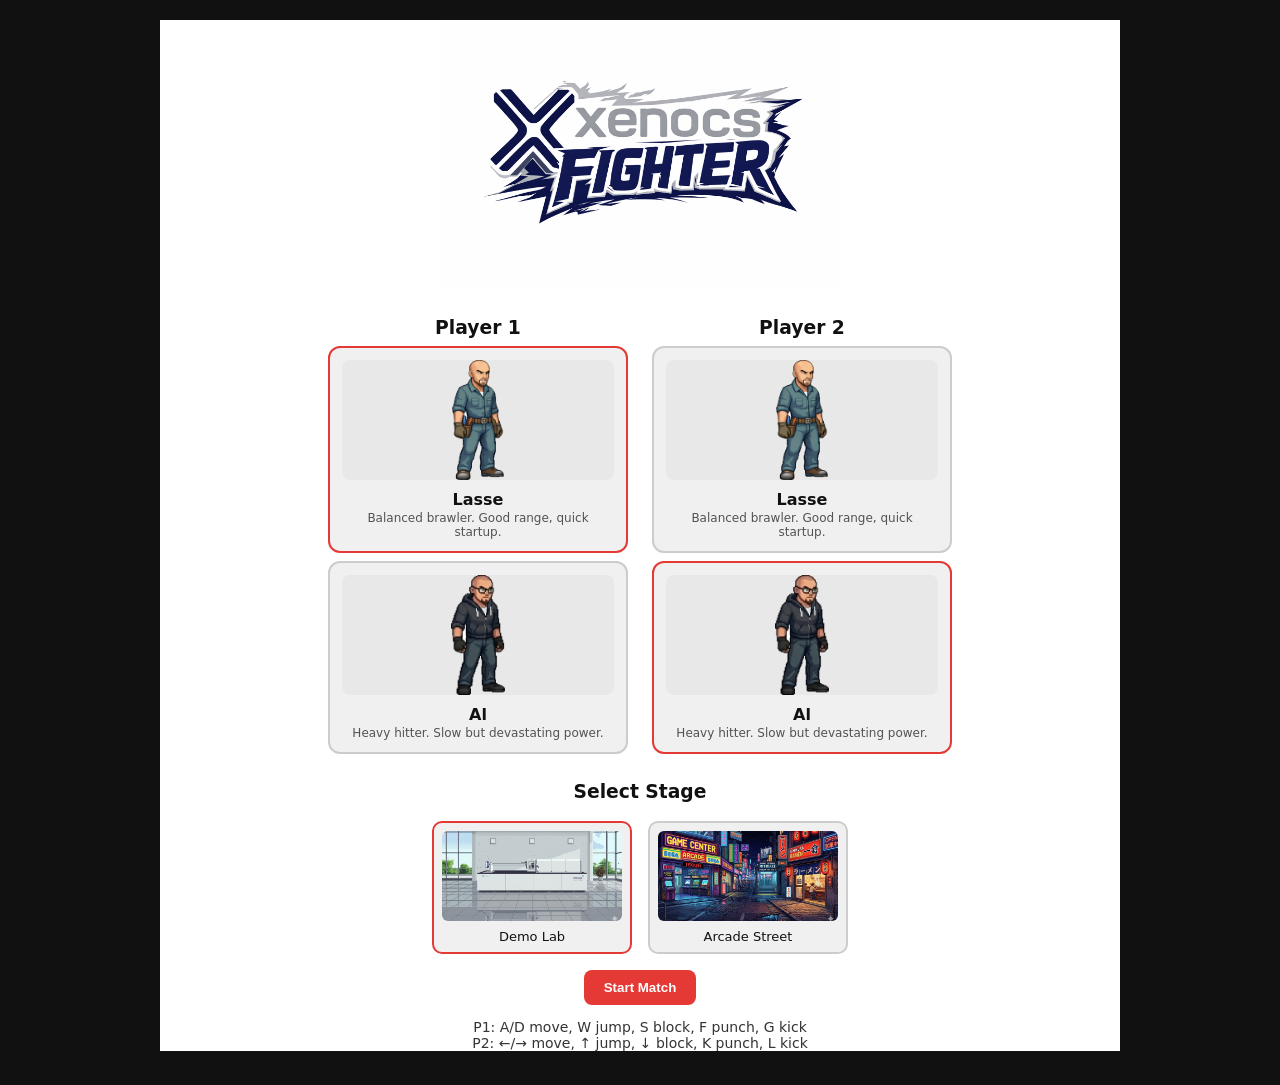
==== index.html @ 08d8a965 "Add character plugin system: JSON manifests, dynamic loader, per-action sprites Characters are now s" ====
<!doctype html>
<html lang="en">
<head>
  <meta charset="UTF-8" />
  <meta name="viewport" content="width=device-width, initial-scale=1.0" />
  <title>Xenocs Fighter</title>
  <link rel="stylesheet" href="style.css" />
</head>
<body>
  <div id="app">
    <section id="character-select" class="screen active">
      <img src="assets/xenocs_fighter_title.png" alt="Xenocs Fighter" class="title-logo" />
      <div class="select-row">
        <div class="select-col">
          <h3>Player 1</h3>
          <div id="p1-select"></div>
        </div>
        <div class="select-col">
          <h3>Player 2</h3>
          <div id="p2-select"></div>
        </div>
      </div>
      <h3>Select Stage</h3>
      <div class="stage-row">
        <div class="stage-card selected" data-stage="0">
          <img src="assets/demolab.jpg" alt="Demo Lab" />
          <span>Demo Lab</span>
        </div>
        <div class="stage-card" data-stage="1">
          <img src="assets/unnamed.jpg" alt="Arcade Street" />
          <span>Arcade Street</span>
        </div>
      </div>
      <button id="start-btn">Start Match</button>
      <p class="hint">P1: A/D move, W jump, S block, F punch, G kick<br>P2: ←/→ move, ↑ jump, ↓ block, K punch, L kick</p>
    </section>

    <section id="fight-screen" class="screen">
      <div class="hud">
        <div class="bar-wrap">
          <div class="name" id="p1-name">P1 Rook</div>
          <div class="bar"><div id="p1-health" class="fill p1"></div></div>
        </div>
        <div id="timer">99</div>
        <div class="bar-wrap right">
          <div class="name" id="p2-name">P2 Rook</div>
          <div class="bar"><div id="p2-health" class="fill p2"></div></div>
        </div>
      </div>
      <canvas id="game" width="960" height="540"></canvas>
      <div id="result" class="result hidden"></div>
      <button id="rematch-btn" class="hidden">Rematch</button>
    </section>
  </div>
  <script src="character-loader.js"></script>
  <script src="game.js"></script>
</body>
</html>
---- style.css ----
* { box-sizing: border-box; }
body {
  margin: 0;
  font-family: Inter, system-ui, sans-serif;
  background: #111;
  color: #f5f5f5;
  display: flex;
  justify-content: center;
}
#app { width: 100%; max-width: 1000px; padding: 20px; }
.screen { display: none; }
.screen.active { display: block; }

#character-select { text-align: center; background: #fff; color: #111; }
.title-logo {
  max-width: 400px;
  width: 100%;
  margin: 0 auto 12px;
  display: block;
}
.select-row {
  display: flex;
  gap: 24px;
  justify-content: center;
}
.select-col {
  flex: 1;
  max-width: 300px;
}
.select-col h3 { margin-bottom: 8px; }
.select-card {
  margin: 8px 0;
  background: #f0f0f0;
  border: 2px solid #ccc;
  border-radius: 12px;
  padding: 12px;
  cursor: pointer;
  transition: border-color 0.15s;
}
.select-card:hover { border-color: #888; }
.select-card.selected { border-color: #e53935; }
.select-card img {
  width: 100%;
  height: 120px;
  object-fit: contain;
  background: #e8e8e8;
  border-radius: 8px;
}
.select-card h2 { margin: 6px 0 2px; font-size: 16px; }
.select-card p { margin: 0; font-size: 12px; opacity: 0.7; }
button {
  border: none;
  background: #e53935;
  color: white;
  padding: 10px 20px;
  border-radius: 8px;
  font-weight: 700;
  cursor: pointer;
}
.stage-row {
  display: flex;
  gap: 16px;
  justify-content: center;
  margin-bottom: 16px;
}
.stage-card {
  width: 200px;
  background: #f0f0f0;
  border: 2px solid #ccc;
  border-radius: 10px;
  padding: 8px;
  cursor: pointer;
  transition: border-color 0.15s;
  text-align: center;
}
.stage-card:hover { border-color: #888; }
.stage-card.selected { border-color: #e53935; }
.stage-card img {
  width: 100%;
  height: 90px;
  object-fit: cover;
  border-radius: 6px;
}
.stage-card span { display: block; margin-top: 4px; font-size: 13px; }
.hint { opacity: 0.85; font-size: 14px; }

.hud {
  display: flex;
  align-items: center;
  justify-content: space-between;
  gap: 12px;
  margin-bottom: 8px;
}
.bar-wrap { flex: 1; }
.bar-wrap.right { text-align: right; }
.name { font-size: 14px; margin-bottom: 4px; }
.bar {
  width: 100%;
  height: 20px;
  background: #333;
  border: 1px solid #555;
}
.fill { height: 100%; width: 100%; transition: width 0.1s linear; }
.fill.p1 { background: linear-gradient(90deg, #00c853, #64dd17); }
.fill.p2 { background: linear-gradient(90deg, #ffab00, #ff6d00); }
#timer { font-size: 30px; font-weight: 800; width: 70px; text-align: center; }

canvas {
  width: 100%;
  border: 2px solid #424242;
  background: linear-gradient(180deg, #263238 0%, #121212 100%);
}
.result {
  margin-top: 12px;
  font-size: 24px;
  font-weight: 800;
  text-align: center;
}
.hidden { display: none; }
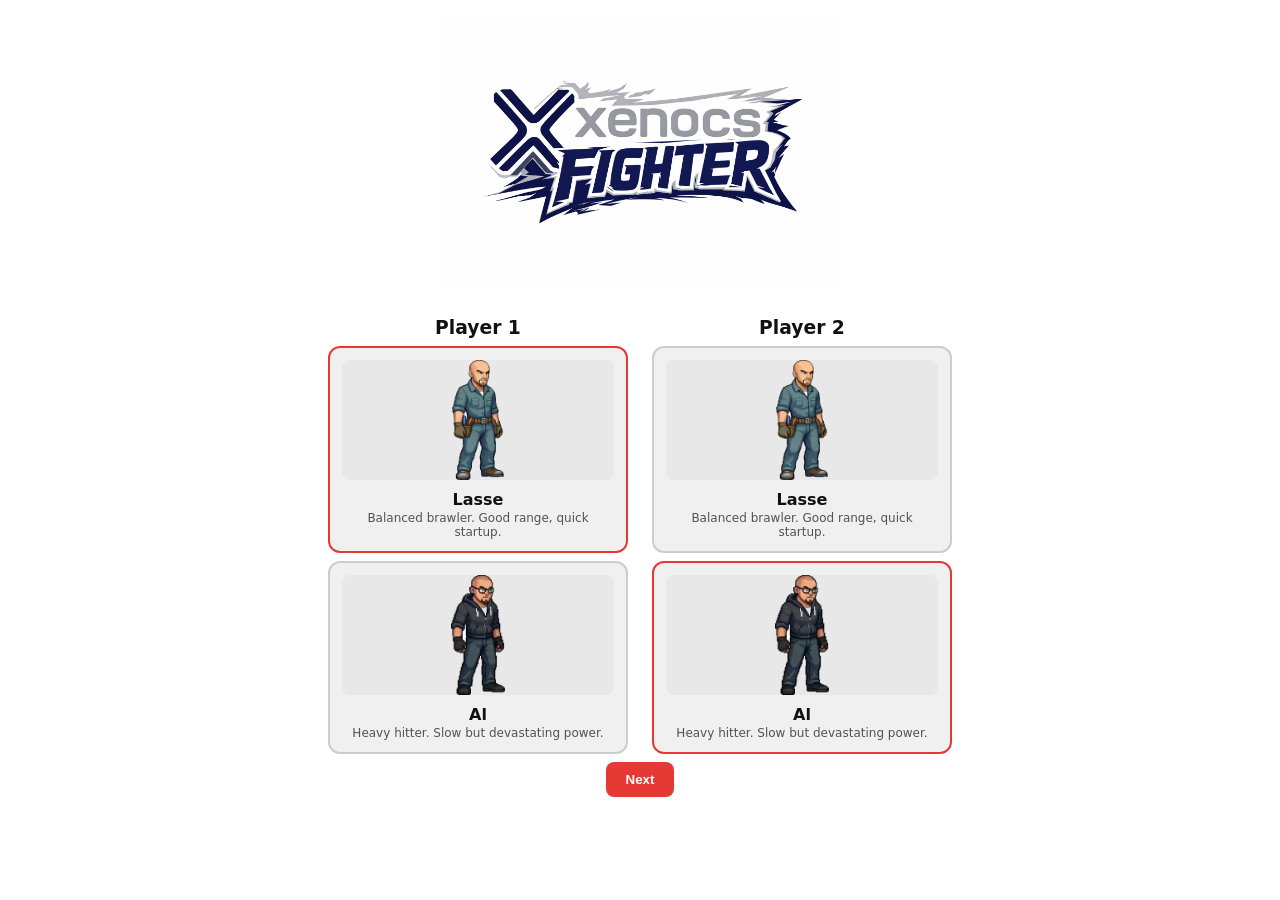
==== commit 7a15ed54: "Separate stage selection into its own screen Move stage selection out of the character select screen" ====
--- a/index.html
+++ b/index.html
@@ -20,6 +20,11 @@
           <div id="p2-select"></div>
         </div>
       </div>
+      <button id="next-btn">Next</button>
+    </section>
+
+    <section id="stage-select" class="screen">
+      <img src="assets/xenocs_fighter_title.png" alt="Xenocs Fighter" class="title-logo" />
       <h3>Select Stage</h3>
       <div class="stage-row">
         <div class="stage-card selected" data-stage="0">
@@ -31,7 +36,10 @@
           <span>Arcade Street</span>
         </div>
       </div>
-      <button id="start-btn">Start Match</button>
+      <div class="stage-buttons">
+        <button id="back-btn" class="secondary">Back</button>
+        <button id="start-btn">Fight!</button>
+      </div>
       <p class="hint">P1: A/D move, W jump, S block, F punch, G kick<br>P2: ←/→ move, ↑ jump, ↓ block, K punch, L kick</p>
     </section>
 
--- a/style.css
+++ b/style.css
@@ -7,11 +7,12 @@
   display: flex;
   justify-content: center;
 }
+body.white-bg { background: #fff; }
 #app { width: 100%; max-width: 1000px; padding: 20px; }
 .screen { display: none; }
 .screen.active { display: block; }
 
-#character-select { text-align: center; background: #fff; color: #111; }
+#character-select, #stage-select { text-align: center; background: #fff; color: #111; padding-bottom: 20px; }
 .title-logo {
   max-width: 400px;
   width: 100%;
@@ -82,6 +83,9 @@
   border-radius: 6px;
 }
 .stage-card span { display: block; margin-top: 4px; font-size: 13px; }
+.stage-buttons { display: flex; gap: 12px; justify-content: center; margin-bottom: 12px; }
+button.secondary { background: #757575; }
+button.secondary:hover { background: #616161; }
 .hint { opacity: 0.85; font-size: 14px; }
 
 .hud {
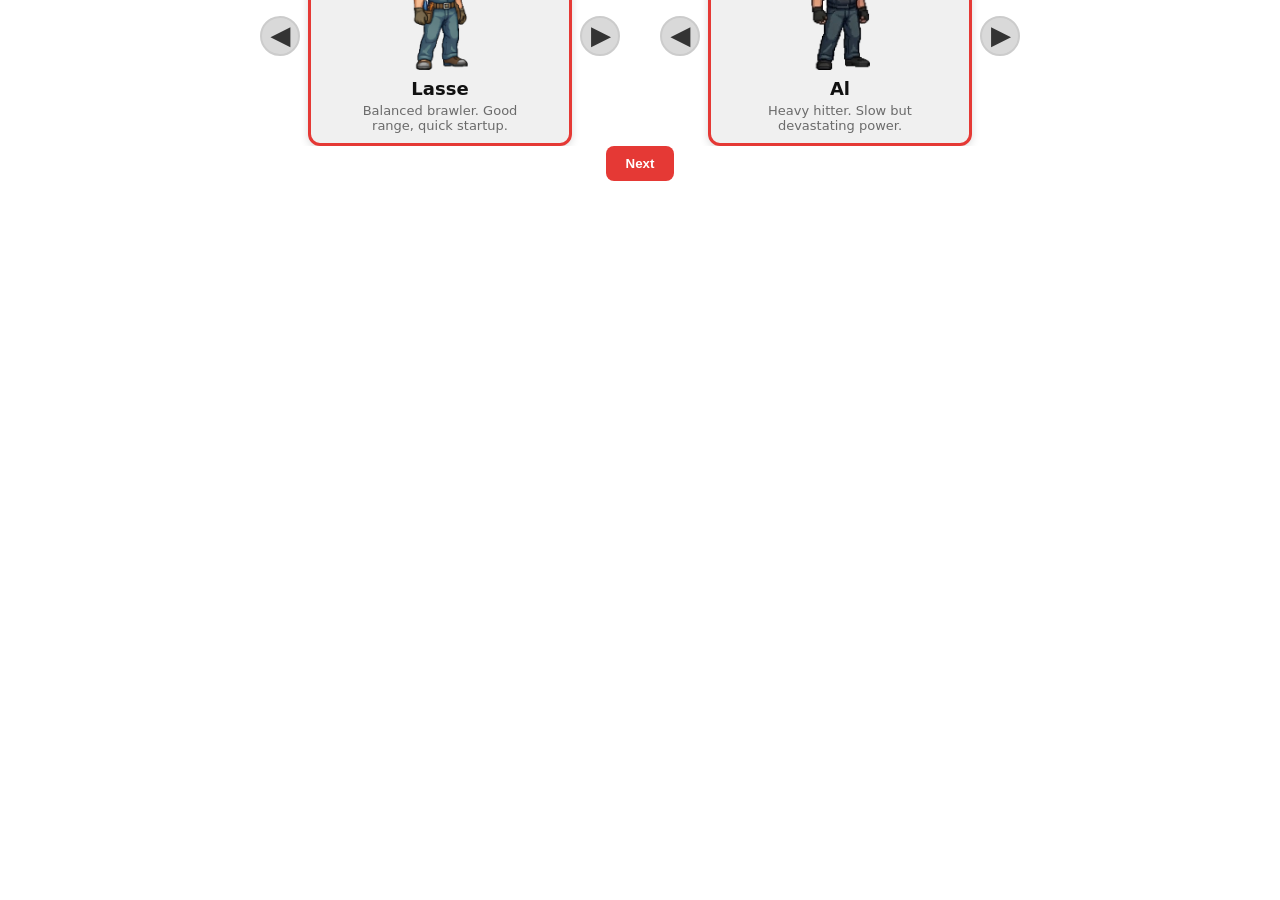
==== commit 7c7b85a9: "Add Sanaullah character, carousel select, and title screen overhaul - Add new character Sanaullah wi" ====
--- a/index.html
+++ b/index.html
@@ -9,22 +9,30 @@
 <body>
   <div id="app">
     <section id="character-select" class="screen active">
-      <img src="assets/xenocs_fighter_title.png" alt="Xenocs Fighter" class="title-logo" />
+      <img src="assets/titletransparent.png" alt="Xenocs Fighter" class="title-logo" />
       <div class="select-row">
         <div class="select-col">
           <h3>Player 1</h3>
-          <div id="p1-select"></div>
+          <div class="carousel" id="p1-carousel">
+            <button class="carousel-arrow left" data-dir="-1">&#9664;</button>
+            <div class="carousel-display" id="p1-select"></div>
+            <button class="carousel-arrow right" data-dir="1">&#9654;</button>
+          </div>
         </div>
         <div class="select-col">
           <h3>Player 2</h3>
-          <div id="p2-select"></div>
+          <div class="carousel" id="p2-carousel">
+            <button class="carousel-arrow left" data-dir="-1">&#9664;</button>
+            <div class="carousel-display" id="p2-select"></div>
+            <button class="carousel-arrow right" data-dir="1">&#9654;</button>
+          </div>
         </div>
       </div>
       <button id="next-btn">Next</button>
     </section>
 
     <section id="stage-select" class="screen">
-      <img src="assets/xenocs_fighter_title.png" alt="Xenocs Fighter" class="title-logo" />
+      <img src="assets/titletransparent.png" alt="Xenocs Fighter" class="title-logo" />
       <h3>Select Stage</h3>
       <div class="stage-row">
         <div class="stage-card selected" data-stage="0">
@@ -60,7 +68,7 @@
       <button id="rematch-btn" class="hidden">Rematch</button>
     </section>
   </div>
-  <script src="character-loader.js"></script>
-  <script src="game.js"></script>
+  <script src="character-loader.js?v=2"></script>
+  <script src="game.js?v=2"></script>
 </body>
 </html>
--- a/style.css
+++ b/style.css
@@ -7,48 +7,94 @@
   display: flex;
   justify-content: center;
 }
-body.white-bg { background: #fff; }
-#app { width: 100%; max-width: 1000px; padding: 20px; }
+body.white-bg {
+  background: url('assets/titlebg.png') center / cover no-repeat fixed;
+}
+#app { width: 100%; max-width: 1000px; padding: 0 20px 20px; }
 .screen { display: none; }
 .screen.active { display: block; }
 
-#character-select, #stage-select { text-align: center; background: #fff; color: #111; padding-bottom: 20px; }
+#character-select, #stage-select { text-align: center; background: transparent; color: #111; padding-bottom: 20px; }
+#stage-select {
+  background: transparent;
+}
 .title-logo {
-  max-width: 400px;
+  max-width: 900px;
   width: 100%;
-  margin: 0 auto 12px;
+  margin: -60px auto -70px;
   display: block;
 }
 .select-row {
   display: flex;
-  gap: 24px;
+  gap: 40px;
   justify-content: center;
 }
 .select-col {
   flex: 1;
-  max-width: 300px;
+  max-width: 360px;
 }
-.select-col h3 { margin-bottom: 8px; }
-.select-card {
-  margin: 8px 0;
+.select-col h3 {
+  margin: 0 0 12px;
+  font-size: 22px;
+  font-weight: 900;
+  font-style: italic;
+  text-transform: uppercase;
+  letter-spacing: 3px;
+  color: #fff;
+  text-shadow: 0 0 10px rgba(229,57,53,0.9), 0 0 20px rgba(229,57,53,0.6), 0 0 40px rgba(229,57,53,0.4), 0 2px 4px rgba(0,0,0,0.7);
+  -webkit-text-stroke: 1px rgba(0,0,0,0.3);
+}
+.carousel {
+  display: flex;
+  align-items: center;
+  gap: 8px;
+  overflow: hidden;
+}
+.carousel-arrow {
+  background: rgba(0, 0, 0, 0.15);
+  border: 2px solid #ccc;
+  color: #333;
+  font-size: 24px;
+  width: 40px;
+  height: 40px;
+  border-radius: 50%;
+  cursor: pointer;
+  display: flex;
+  align-items: center;
+  justify-content: center;
+  padding: 0;
+  transition: background 0.15s, border-color 0.15s;
+  flex-shrink: 0;
+}
+.carousel-arrow:hover { background: rgba(0, 0, 0, 0.25); border-color: #888; }
+.carousel-display {
+  flex: 1;
+  position: relative;
+  min-height: 220px;
+  text-align: center;
+}
+.carousel-card {
+  position: absolute;
+  inset: 0;
   background: #f0f0f0;
-  border: 2px solid #ccc;
+  border: 3px solid #e53935;
   border-radius: 12px;
-  padding: 12px;
-  cursor: pointer;
-  transition: border-color 0.15s;
+  padding: 32px 32px;
+  display: flex;
+  flex-direction: column;
+  align-items: center;
+  justify-content: center;
+  box-shadow: 0 2px 8px rgba(0,0,0,0.15);
 }
-.select-card:hover { border-color: #888; }
-.select-card.selected { border-color: #e53935; }
-.select-card img {
+.carousel-card img {
   width: 100%;
-  height: 120px;
+  max-width: 150px;
+  height: 130px;
   object-fit: contain;
-  background: #e8e8e8;
   border-radius: 8px;
 }
-.select-card h2 { margin: 6px 0 2px; font-size: 16px; }
-.select-card p { margin: 0; font-size: 12px; opacity: 0.7; }
+.carousel-card h2 { margin: 8px 0 4px; font-size: 18px; color: #111; }
+.carousel-card p { margin: 0; font-size: 13px; opacity: 0.7; color: #333; }
 button {
   border: none;
   background: #e53935;
@@ -65,7 +111,7 @@
   margin-bottom: 16px;
 }
 .stage-card {
-  width: 200px;
+  width: 400px;
   background: #f0f0f0;
   border: 2px solid #ccc;
   border-radius: 10px;
@@ -78,7 +124,7 @@
 .stage-card.selected { border-color: #e53935; }
 .stage-card img {
   width: 100%;
-  height: 90px;
+  height: 180px;
   object-fit: cover;
   border-radius: 6px;
 }
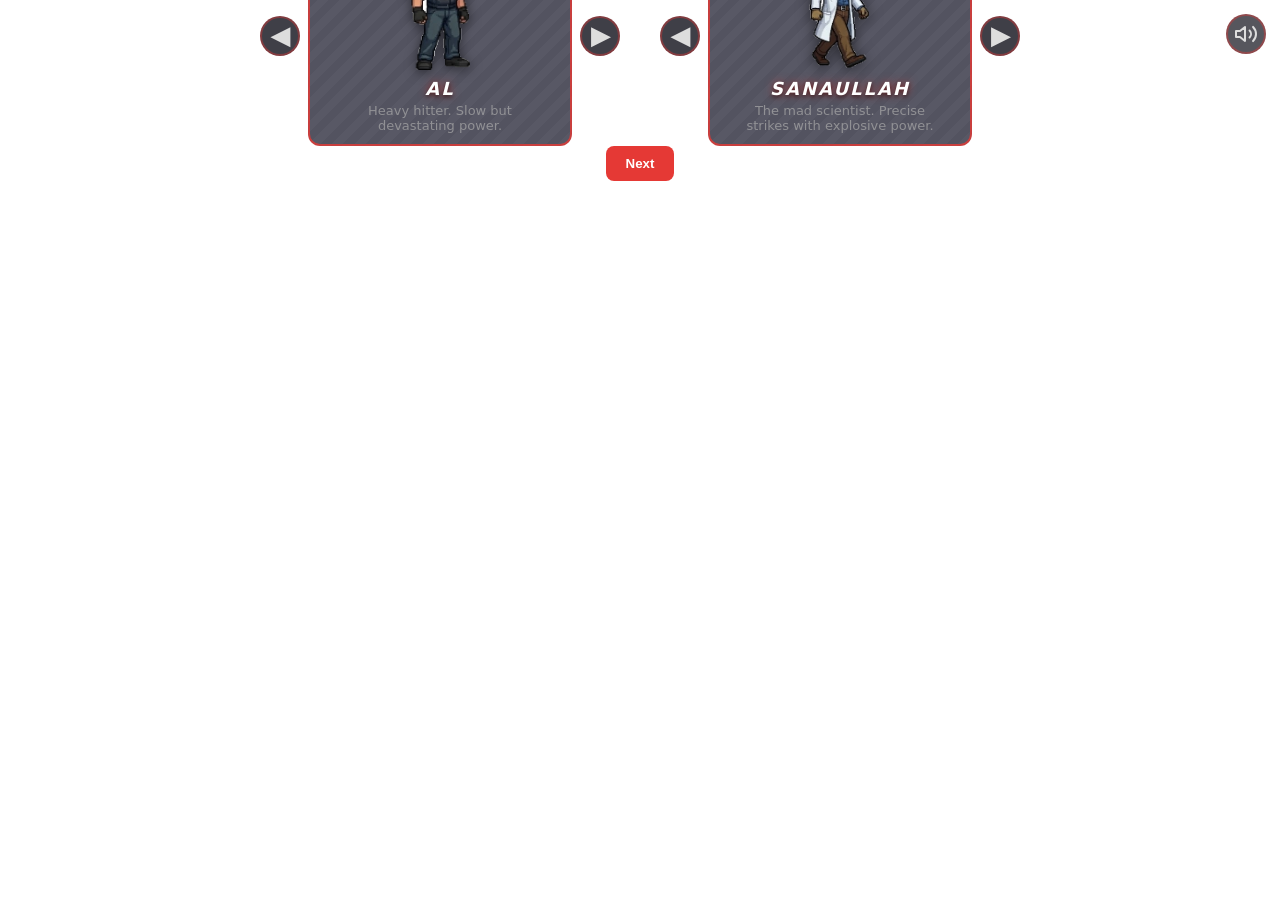
==== commit 77e1f5b3: "Add looping title music with speaker toggle button Music plays on character select and stage select " ====
--- a/index.html
+++ b/index.html
@@ -8,6 +8,18 @@
 </head>
 <body>
   <div id="app">
+    <button id="music-toggle" class="music-btn" title="Toggle music">
+      <svg id="music-icon-on" viewBox="0 0 24 24" width="24" height="24" fill="none" stroke="currentColor" stroke-width="2" stroke-linecap="round" stroke-linejoin="round">
+        <polygon points="11 5 6 9 2 9 2 15 6 15 11 19 11 5"/>
+        <path d="M15.54 8.46a5 5 0 0 1 0 7.07"/>
+        <path d="M19.07 4.93a10 10 0 0 1 0 14.14"/>
+      </svg>
+      <svg id="music-icon-off" viewBox="0 0 24 24" width="24" height="24" fill="none" stroke="currentColor" stroke-width="2" stroke-linecap="round" stroke-linejoin="round" style="display:none">
+        <polygon points="11 5 6 9 2 9 2 15 6 15 11 19 11 5"/>
+        <line x1="23" y1="9" x2="17" y2="15"/>
+        <line x1="17" y1="9" x2="23" y2="15"/>
+      </svg>
+    </button>
     <section id="character-select" class="screen active">
       <img src="assets/titletransparent.png" alt="Xenocs Fighter" class="title-logo" />
       <div class="select-row">
--- a/style.css
+++ b/style.css
@@ -11,6 +11,7 @@
   background: url('assets/titlebg.png') center / cover no-repeat fixed;
 }
 #app { width: 100%; max-width: 1000px; padding: 0 20px 20px; }
+#fight-screen { margin-top: 40px; }
 .screen { display: none; }
 .screen.active { display: block; }
 
@@ -33,7 +34,8 @@
   flex: 1;
   max-width: 360px;
 }
-.select-col h3 {
+.select-col h3,
+#stage-select h3 {
   margin: 0 0 12px;
   font-size: 22px;
   font-weight: 900;
@@ -51,9 +53,9 @@
   overflow: hidden;
 }
 .carousel-arrow {
-  background: rgba(0, 0, 0, 0.15);
-  border: 2px solid #ccc;
-  color: #333;
+  background: rgba(15, 15, 25, 0.8);
+  border: 2px solid rgba(229, 57, 53, 0.4);
+  color: #ddd;
   font-size: 24px;
   width: 40px;
   height: 40px;
@@ -63,38 +65,73 @@
   align-items: center;
   justify-content: center;
   padding: 0;
-  transition: background 0.15s, border-color 0.15s;
+  transition: background 0.15s, border-color 0.15s, color 0.15s;
   flex-shrink: 0;
 }
-.carousel-arrow:hover { background: rgba(0, 0, 0, 0.25); border-color: #888; }
+.carousel-arrow:hover { background: rgba(229, 57, 53, 0.25); border-color: rgba(229, 57, 53, 0.8); color: #fff; }
 .carousel-display {
   flex: 1;
   position: relative;
   min-height: 220px;
   text-align: center;
 }
+@keyframes card-glow {
+  0%, 100% {
+    box-shadow:
+      0 0 6px rgba(229, 57, 53, 0.6),
+      0 0 14px rgba(229, 57, 53, 0.3),
+      0 0 30px rgba(255, 100, 50, 0.15),
+      0 4px 12px rgba(0, 0, 0, 0.5);
+  }
+  50% {
+    box-shadow:
+      0 0 10px rgba(229, 57, 53, 0.9),
+      0 0 24px rgba(229, 57, 53, 0.5),
+      0 0 48px rgba(255, 100, 50, 0.25),
+      0 4px 12px rgba(0, 0, 0, 0.5);
+  }
+}
 .carousel-card {
   position: absolute;
   inset: 0;
-  background: #f0f0f0;
-  border: 3px solid #e53935;
+  background:
+    repeating-linear-gradient(
+      135deg,
+      transparent,
+      transparent 8px,
+      rgba(255, 255, 255, 0.03) 8px,
+      rgba(255, 255, 255, 0.03) 16px
+    ),
+    rgba(60, 60, 75, 0.88);
+  border: 2px solid rgba(229, 57, 53, 0.8);
   border-radius: 12px;
   padding: 32px 32px;
   display: flex;
   flex-direction: column;
   align-items: center;
   justify-content: center;
-  box-shadow: 0 2px 8px rgba(0,0,0,0.15);
+  overflow: hidden;
+  animation: card-glow 2s ease-in-out infinite;
 }
 .carousel-card img {
   width: 100%;
   max-width: 150px;
   height: 130px;
   object-fit: contain;
-  border-radius: 8px;
-}
-.carousel-card h2 { margin: 8px 0 4px; font-size: 18px; color: #111; }
-.carousel-card p { margin: 0; font-size: 13px; opacity: 0.7; color: #333; }
+  border-radius: 4px;
+  filter: drop-shadow(0 2px 6px rgba(0, 0, 0, 0.5));
+}
+.carousel-card h2 {
+  margin: 8px 0 4px;
+  font-size: 18px;
+  color: #fff;
+  font-weight: 900;
+  font-style: italic;
+  text-transform: uppercase;
+  letter-spacing: 2px;
+  text-shadow: 0 0 8px rgba(229, 57, 53, 0.6), 0 2px 4px rgba(0, 0, 0, 0.7);
+}
+.carousel-card p { margin: 0; font-size: 13px; opacity: 0.7; color: #aaa; }
 button {
   border: none;
   background: #e53935;
@@ -160,6 +197,26 @@
   border: 2px solid #424242;
   background: linear-gradient(180deg, #263238 0%, #121212 100%);
 }
+.music-btn {
+  position: fixed;
+  top: 14px;
+  right: 14px;
+  z-index: 100;
+  background: rgba(15, 15, 25, 0.7);
+  border: 2px solid rgba(229, 57, 53, 0.4);
+  color: #ddd;
+  width: 40px;
+  height: 40px;
+  border-radius: 50%;
+  cursor: pointer;
+  display: flex;
+  align-items: center;
+  justify-content: center;
+  padding: 0;
+  transition: background 0.15s, border-color 0.15s, color 0.15s;
+}
+.music-btn:hover { background: rgba(229, 57, 53, 0.25); border-color: rgba(229, 57, 53, 0.8); color: #fff; }
+
 .result {
   margin-top: 12px;
   font-size: 24px;
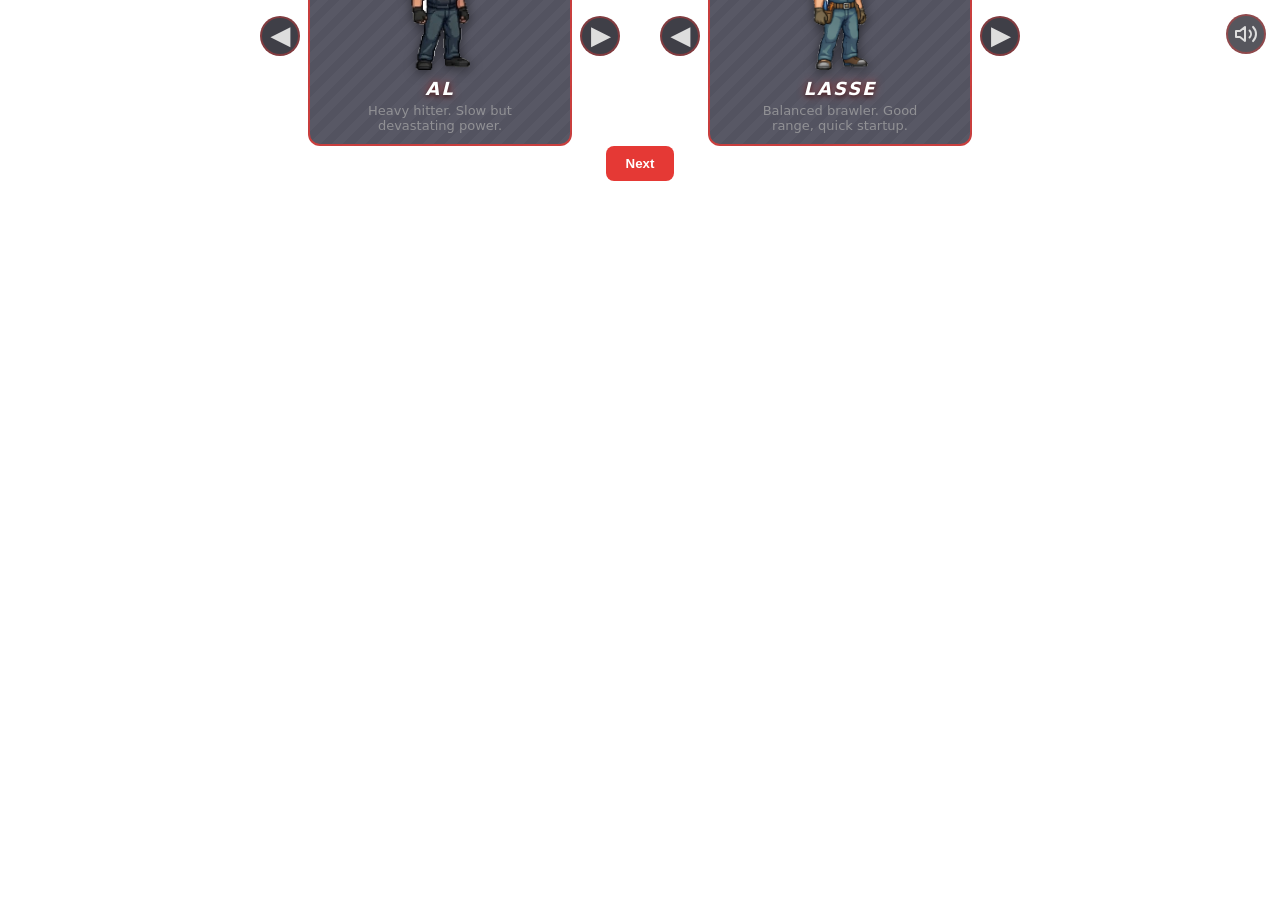
==== commit 355c5d27: "Add floating and glowing animation to title logo Shared single logo element across select screens so" ====
--- a/index.html
+++ b/index.html
@@ -20,8 +20,10 @@
         <line x1="17" y1="9" x2="23" y2="15"/>
       </svg>
     </button>
+    <div id="title-logo-shared" class="title-logo-wrap">
+      <img src="assets/titletransparent.png" alt="Xenocs Fighter" class="title-logo" />
+    </div>
     <section id="character-select" class="screen active">
-      <img src="assets/titletransparent.png" alt="Xenocs Fighter" class="title-logo" />
       <div class="select-row">
         <div class="select-col">
           <h3>Player 1</h3>
@@ -44,7 +46,6 @@
     </section>
 
     <section id="stage-select" class="screen">
-      <img src="assets/titletransparent.png" alt="Xenocs Fighter" class="title-logo" />
       <h3>Select Stage</h3>
       <div class="stage-row">
         <div class="stage-card selected" data-stage="0">
--- a/style.css
+++ b/style.css
@@ -19,11 +19,34 @@
 #stage-select {
   background: transparent;
 }
+@keyframes title-float {
+  0%, 100% { transform: translateY(0); }
+  50% { transform: translateY(-8px); }
+}
+@keyframes title-glow {
+  0%, 100% {
+    filter: drop-shadow(0 0 8px rgba(50, 120, 255, 0.4)) drop-shadow(0 0 20px rgba(50, 150, 255, 0.15));
+  }
+  50% {
+    filter: drop-shadow(0 0 16px rgba(50, 120, 255, 0.8)) drop-shadow(0 0 40px rgba(50, 150, 255, 0.35)) drop-shadow(0 0 60px rgba(50, 120, 255, 0.2));
+  }
+}
 .title-logo {
   max-width: 900px;
   width: 100%;
   margin: -60px auto -70px;
   display: block;
+  animation: title-float 3s ease-in-out infinite, title-glow 2.5s ease-in-out infinite;
+  position: relative;
+}
+.title-logo-wrap {
+  display: block;
+  max-width: 900px;
+  width: 100%;
+  margin: -60px auto -70px;
+}
+.title-logo-wrap .title-logo {
+  margin: 0;
 }
 .select-row {
   display: flex;
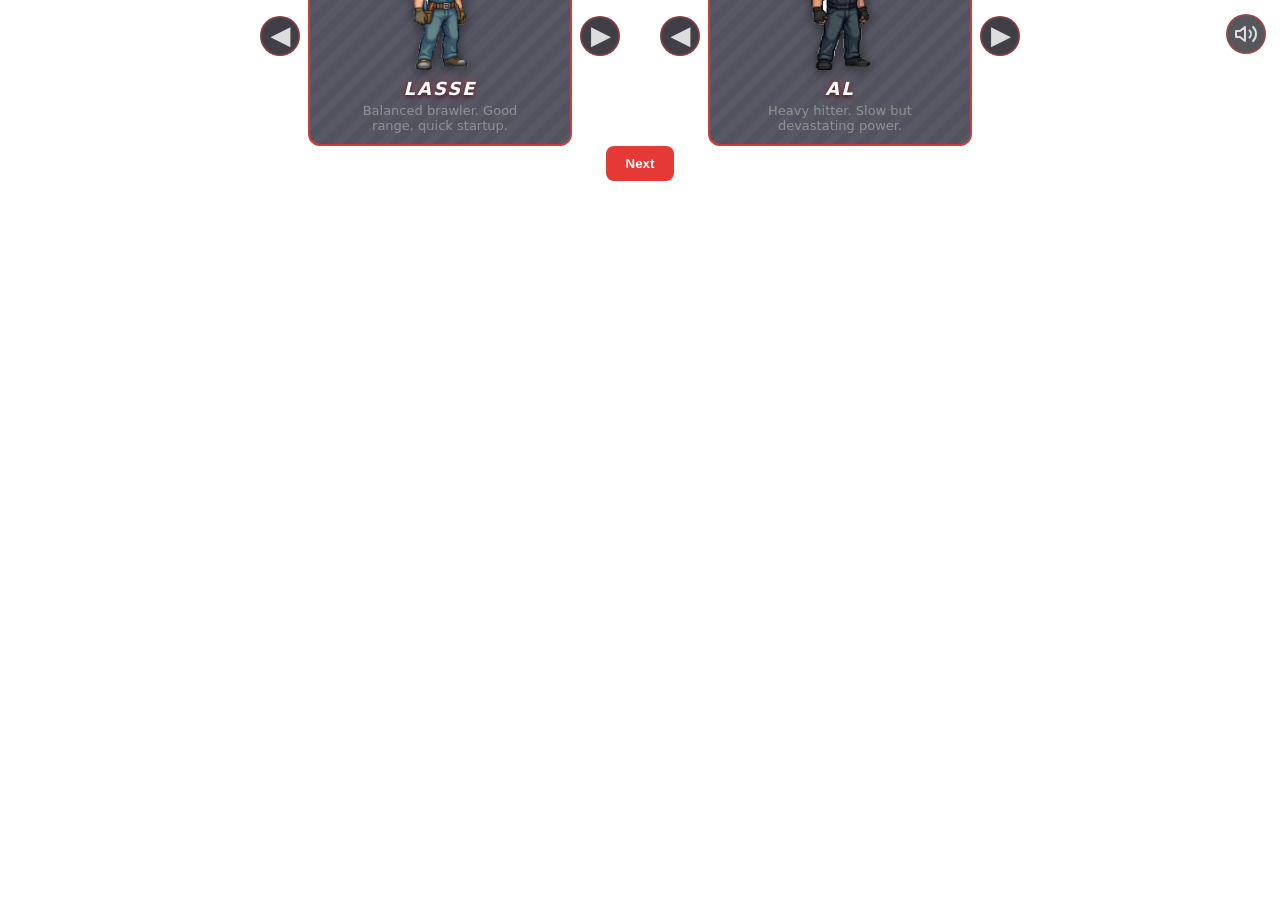
==== commit 7577121f: "Add transparent mobile gamepad overlay for touch devices Co-Authored-By: Claude Opus 4.6 <noreply@an" ====
--- a/index.html
+++ b/index.html
@@ -76,7 +76,23 @@
           <div class="bar"><div id="p2-health" class="fill p2"></div></div>
         </div>
       </div>
-      <canvas id="game" width="960" height="540"></canvas>
+      <div class="game-wrap">
+        <canvas id="game" width="960" height="540"></canvas>
+        <div id="mobile-gamepad" class="mobile-gamepad">
+          <div class="gp-dpad">
+            <button class="gp-btn gp-up" data-key="w">&#9650;</button>
+            <div class="gp-dpad-mid">
+              <button class="gp-btn gp-left" data-key="a">&#9664;</button>
+              <button class="gp-btn gp-right" data-key="d">&#9654;</button>
+            </div>
+            <button class="gp-btn gp-down" data-key="s">&#9660;</button>
+          </div>
+          <div class="gp-actions">
+            <button class="gp-btn gp-punch" data-key="f">P</button>
+            <button class="gp-btn gp-kick" data-key="g">K</button>
+          </div>
+        </div>
+      </div>
       <div id="result" class="result hidden"></div>
       <button id="rematch-btn" class="hidden">Rematch</button>
     </section>
--- a/style.css
+++ b/style.css
@@ -240,10 +240,93 @@
 }
 .music-btn:hover { background: rgba(229, 57, 53, 0.25); border-color: rgba(229, 57, 53, 0.8); color: #fff; }
 
+.game-wrap {
+  position: relative;
+}
+
 .result {
   margin-top: 12px;
   font-size: 24px;
   font-weight: 800;
   text-align: center;
 }
-.hidden { display: none; }+.hidden { display: none; }
+
+/* Mobile gamepad overlay — hidden on non-touch devices */
+.mobile-gamepad {
+  display: none;
+}
+
+@media (pointer: coarse) {
+  .mobile-gamepad {
+    display: flex;
+    justify-content: space-between;
+    align-items: flex-end;
+    position: absolute;
+    left: 0;
+    right: 0;
+    bottom: 0;
+    top: 0;
+    pointer-events: none;
+    padding: 10px 14px 18px;
+    z-index: 10;
+  }
+  .gp-dpad, .gp-actions {
+    pointer-events: auto;
+    display: flex;
+    flex-direction: column;
+    align-items: center;
+    gap: 4px;
+  }
+  .gp-dpad-mid {
+    display: flex;
+    gap: 28px;
+  }
+  .gp-actions {
+    flex-direction: row;
+    gap: 10px;
+    align-items: flex-end;
+  }
+  .gp-btn {
+    width: 52px;
+    height: 52px;
+    border-radius: 50%;
+    border: 2px solid rgba(255, 255, 255, 0.5);
+    background: rgba(255, 255, 255, 0.12);
+    color: rgba(255, 255, 255, 0.7);
+    font-size: 18px;
+    font-weight: 800;
+    display: flex;
+    align-items: center;
+    justify-content: center;
+    padding: 0;
+    touch-action: manipulation;
+    -webkit-user-select: none;
+    user-select: none;
+    cursor: pointer;
+  }
+  .gp-btn:active, .gp-btn.pressed {
+    background: rgba(255, 255, 255, 0.35);
+    border-color: rgba(255, 255, 255, 0.8);
+  }
+  .gp-punch {
+    background: rgba(229, 57, 53, 0.25);
+    border-color: rgba(229, 57, 53, 0.6);
+    width: 58px;
+    height: 58px;
+    font-size: 20px;
+  }
+  .gp-kick {
+    background: rgba(33, 150, 243, 0.25);
+    border-color: rgba(33, 150, 243, 0.6);
+    width: 58px;
+    height: 58px;
+    font-size: 20px;
+  }
+  .gp-punch:active, .gp-punch.pressed {
+    background: rgba(229, 57, 53, 0.5);
+  }
+  .gp-kick:active, .gp-kick.pressed {
+    background: rgba(33, 150, 243, 0.5);
+  }
+}
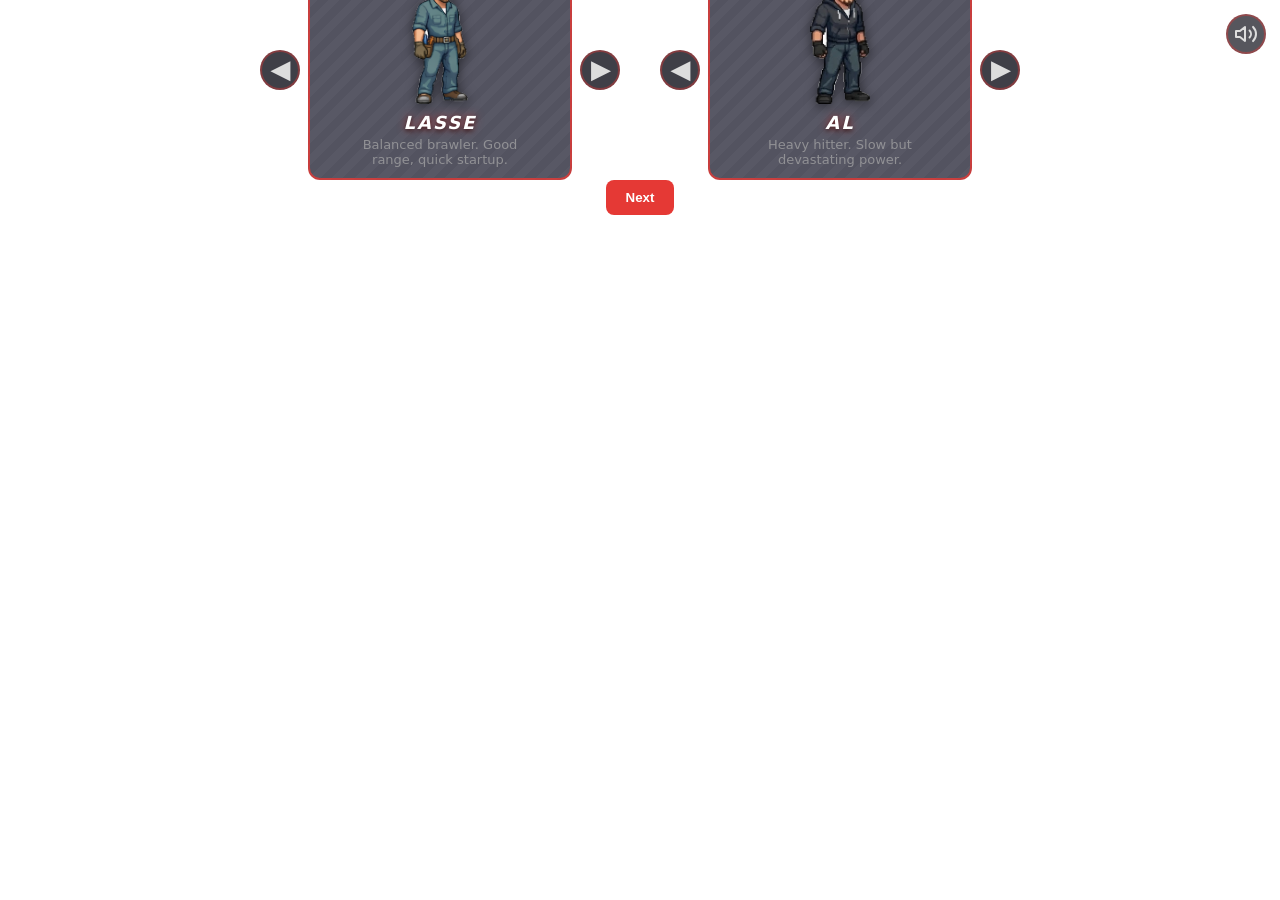
==== commit 387ff133: "Add Human vs CPU mode toggle on character select screen Adds AI opponent support with per-player Hum" ====
--- a/index.html
+++ b/index.html
@@ -4,7 +4,7 @@
   <meta charset="UTF-8" />
   <meta name="viewport" content="width=device-width, initial-scale=1.0" />
   <title>Xenocs Fighter</title>
-  <link rel="stylesheet" href="style.css" />
+  <link rel="stylesheet" href="style.css?v=4" />
 </head>
 <body>
   <div id="app">
@@ -27,6 +27,12 @@
       <div class="select-row">
         <div class="select-col">
           <h3>Player 1</h3>
+          <div class="player-controls-wrap">
+            <div class="player-mode-toggle" id="p1-mode">
+              <button class="mode-btn active" data-mode="human">Human</button>
+              <button class="mode-btn" data-mode="cpu">CPU</button>
+            </div>
+          </div>
           <div class="carousel" id="p1-carousel">
             <button class="carousel-arrow left" data-dir="-1">&#9664;</button>
             <div class="carousel-display" id="p1-select"></div>
@@ -35,6 +41,12 @@
         </div>
         <div class="select-col">
           <h3>Player 2</h3>
+          <div class="player-controls-wrap">
+            <div class="player-mode-toggle" id="p2-mode">
+              <button class="mode-btn active" data-mode="human">Human</button>
+              <button class="mode-btn" data-mode="cpu">CPU</button>
+            </div>
+          </div>
           <div class="carousel" id="p2-carousel">
             <button class="carousel-arrow left" data-dir="-1">&#9664;</button>
             <div class="carousel-display" id="p2-select"></div>
@@ -97,7 +109,8 @@
       <button id="rematch-btn" class="hidden">Rematch</button>
     </section>
   </div>
-  <script src="character-loader.js?v=2"></script>
-  <script src="game.js?v=2"></script>
+  <script src="character-loader.js?v=3"></script>
+  <script src="ai.js?v=1"></script>
+  <script src="game.js?v=4"></script>
 </body>
 </html>
--- a/style.css
+++ b/style.css
@@ -69,6 +69,45 @@
   text-shadow: 0 0 10px rgba(229,57,53,0.9), 0 0 20px rgba(229,57,53,0.6), 0 0 40px rgba(229,57,53,0.4), 0 2px 4px rgba(0,0,0,0.7);
   -webkit-text-stroke: 1px rgba(0,0,0,0.3);
 }
+/* Player mode (Human/CPU) toggle + difficulty */
+.player-controls-wrap {
+  height: 34px;
+  display: flex;
+  flex-direction: column;
+  align-items: center;
+  justify-content: flex-start;
+  position: relative;
+  z-index: 2;
+}
+.player-mode-toggle {
+  display: flex;
+  justify-content: center;
+  gap: 0;
+  margin-bottom: 4px;
+}
+.mode-btn {
+  background: rgba(60, 60, 75, 0.7);
+  border: 2px solid rgba(255, 255, 255, 0.2);
+  color: #aaa;
+  padding: 5px 18px;
+  font-size: 13px;
+  font-weight: 700;
+  text-transform: uppercase;
+  letter-spacing: 1px;
+  cursor: pointer;
+  transition: background 0.15s, color 0.15s, border-color 0.15s;
+}
+.mode-btn:first-child { border-radius: 6px 0 0 6px; }
+.mode-btn:last-child { border-radius: 0 6px 6px 0; border-left: none; }
+.mode-btn.active {
+  background: rgba(229, 57, 53, 0.7);
+  border-color: rgba(229, 57, 53, 0.9);
+  color: #fff;
+}
+.mode-btn:hover:not(.active) { background: rgba(255, 255, 255, 0.12); color: #ddd; }
+
+
+
 .carousel {
   display: flex;
   align-items: center;
@@ -172,15 +211,17 @@
 }
 .stage-card {
   width: 400px;
-  background: #f0f0f0;
-  border: 2px solid #ccc;
+  background: rgba(60, 60, 75, 0.88);
+  border: 2px solid #444;
+  color: #fff;
   border-radius: 10px;
   padding: 8px;
   cursor: pointer;
   transition: border-color 0.15s;
   text-align: center;
 }
-.stage-card:hover { border-color: #888; }
+.stage-card { border-color: rgba(255, 255, 255, 0.3); }
+.stage-card:hover { border-color: rgba(255, 255, 255, 0.6); }
 .stage-card.selected { border-color: #e53935; }
 .stage-card img {
   width: 100%;
@@ -259,20 +300,20 @@
 
 @media (pointer: coarse) {
   .mobile-gamepad {
-    display: flex;
-    justify-content: space-between;
-    align-items: flex-end;
+    display: block;
     position: absolute;
     left: 0;
     right: 0;
     bottom: 0;
     top: 0;
     pointer-events: none;
-    padding: 10px 14px 18px;
     z-index: 10;
   }
-  .gp-dpad, .gp-actions {
+  .gp-dpad {
     pointer-events: auto;
+    position: absolute;
+    left: 10px;
+    bottom: 10px;
     display: flex;
     flex-direction: column;
     align-items: center;
@@ -283,6 +324,11 @@
     gap: 28px;
   }
   .gp-actions {
+    pointer-events: auto;
+    position: absolute;
+    right: 10px;
+    bottom: 10px;
+    display: flex;
     flex-direction: row;
     gap: 10px;
     align-items: flex-end;
@@ -291,8 +337,8 @@
     width: 52px;
     height: 52px;
     border-radius: 50%;
-    border: 2px solid rgba(255, 255, 255, 0.5);
-    background: rgba(255, 255, 255, 0.12);
+    border: 2px solid rgba(255, 255, 255, 0.5) !important;
+    background: rgba(255, 255, 255, 0.12) !important;
     color: rgba(255, 255, 255, 0.7);
     font-size: 18px;
     font-weight: 800;
@@ -303,30 +349,29 @@
     touch-action: manipulation;
     -webkit-user-select: none;
     user-select: none;
-    cursor: pointer;
   }
   .gp-btn:active, .gp-btn.pressed {
-    background: rgba(255, 255, 255, 0.35);
-    border-color: rgba(255, 255, 255, 0.8);
+    background: rgba(255, 255, 255, 0.35) !important;
+    border-color: rgba(255, 255, 255, 0.8) !important;
   }
   .gp-punch {
-    background: rgba(229, 57, 53, 0.25);
-    border-color: rgba(229, 57, 53, 0.6);
+    background: rgba(229, 57, 53, 0.25) !important;
+    border-color: rgba(229, 57, 53, 0.6) !important;
     width: 58px;
     height: 58px;
     font-size: 20px;
   }
   .gp-kick {
-    background: rgba(33, 150, 243, 0.25);
-    border-color: rgba(33, 150, 243, 0.6);
+    background: rgba(33, 150, 243, 0.25) !important;
+    border-color: rgba(33, 150, 243, 0.6) !important;
     width: 58px;
     height: 58px;
     font-size: 20px;
   }
   .gp-punch:active, .gp-punch.pressed {
-    background: rgba(229, 57, 53, 0.5);
+    background: rgba(229, 57, 53, 0.5) !important;
   }
   .gp-kick:active, .gp-kick.pressed {
-    background: rgba(33, 150, 243, 0.5);
+    background: rgba(33, 150, 243, 0.5) !important;
   }
 }
